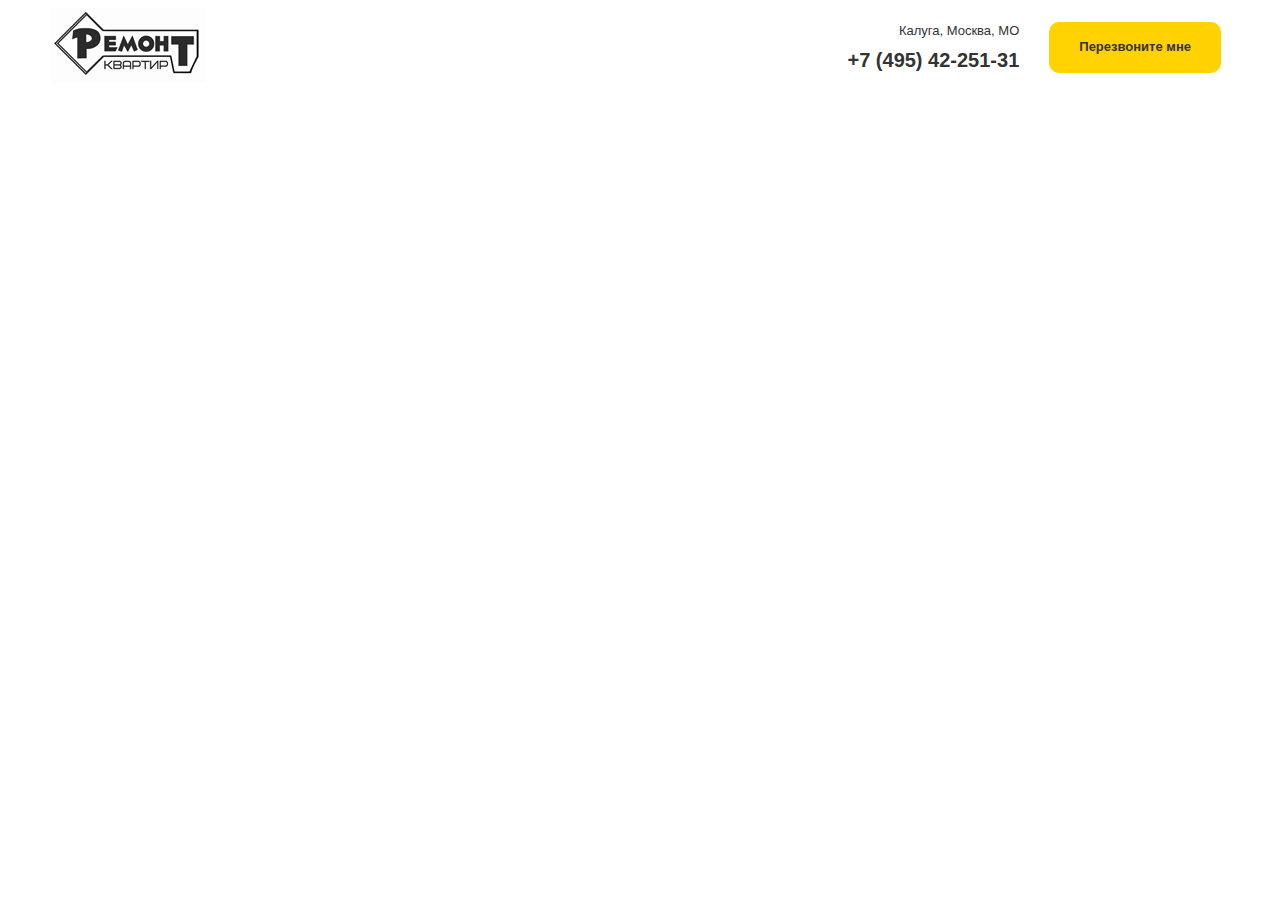
==== srs/index.html @ 2c8dd5ef "создале лого меню" ====
<!DOCTYPE html>
<html lang="en">

<head>
  <meta charset="UTF-8">
  <meta name="viewport" content="width=device-width, initial-scale=1.0">
  <meta http-equiv="X-UA-Compatible" content="ie=edge">
  <title>lesson_13</title>
  <link rel="stylesheet" href="css/normalize.css">
  <link rel="stylesheet" href="css/style.css">
</head>

<body>

  <div class="menu">
    <div class="container">
      <div class="menu-block">
        <div class="menu__logo">
          <a href="#!">
            <img src="img/logo.png" alt="" class="menu__logo-img">
          </a>
        </div>
        <div class="menu__info">
          <div class="menu__contacts">
            <span class="menu__address">Калуга, Москва, МО
            </span>
            <a href="tel+7 (495) 42-251-31
               " class="menu__phone">+7 (495) 42-251-31
            </a>
          </div>
          <bottom class="menu__btm">Перезвоните мне</bottom>
        </div>
      </div>
    </div>
  </div>



</body>

</html>
---- srs/css/style.css ----
body {
  font-family: sans-serif;
}

img {
  max-width: 100%;
}

.container {
  max-width: 1178px;
  margin: 0 auto;
}

bottom {
  border-radius: 10px;
  background-color: #ffd200;
  padding: 18px 30px;
  border: none;
}

.menu {
  padding: 8px 0;
}

.menu-block {
  display: -webkit-box;
  display: -ms-flexbox;
  display: flex;
  -webkit-box-pack: justify;
      -ms-flex-pack: justify;
          justify-content: space-between;
  -webkit-box-align: center;
      -ms-flex-align: center;
          align-items: center;
}

.menu__info {
  display: -webkit-box;
  display: -ms-flexbox;
  display: flex;
  -webkit-box-align: center;
      -ms-flex-align: center;
          align-items: center;
  margin-right: 8px;
}

.menu__address {
  display: -webkit-box;
  display: -ms-flexbox;
  display: flex;
  -webkit-box-orient: vertical;
  -webkit-box-direction: normal;
      -ms-flex-direction: column;
          flex-direction: column;
  text-align: right;
  color: #333333;
  font-size: 13px;
  font-weight: 400;
  margin-bottom: 10px;
}

.menu__phone {
  color: #333333;
  font-size: 20px;
  font-weight: bold;
  text-decoration: none;
}

.menu__btm {
  color: #333333;
  font-size: 13px;
  font-weight: bold;
  margin-left: 30px;
}

@media (max-width: 1200px) {
  .container {
    max-width: 978px;
    width: 96%;
  }
}

@media (max-width: 600px) {
  .menu__contacts {
    display: none;
  }
}

@media (max-width: 400px) {
  .menu__logo {
    max-width: 91px;
  }
  .menu__btm {
    font-size: 10px;
    padding: 15px 26px;
  }
}
/*# sourceMappingURL=style.css.map */
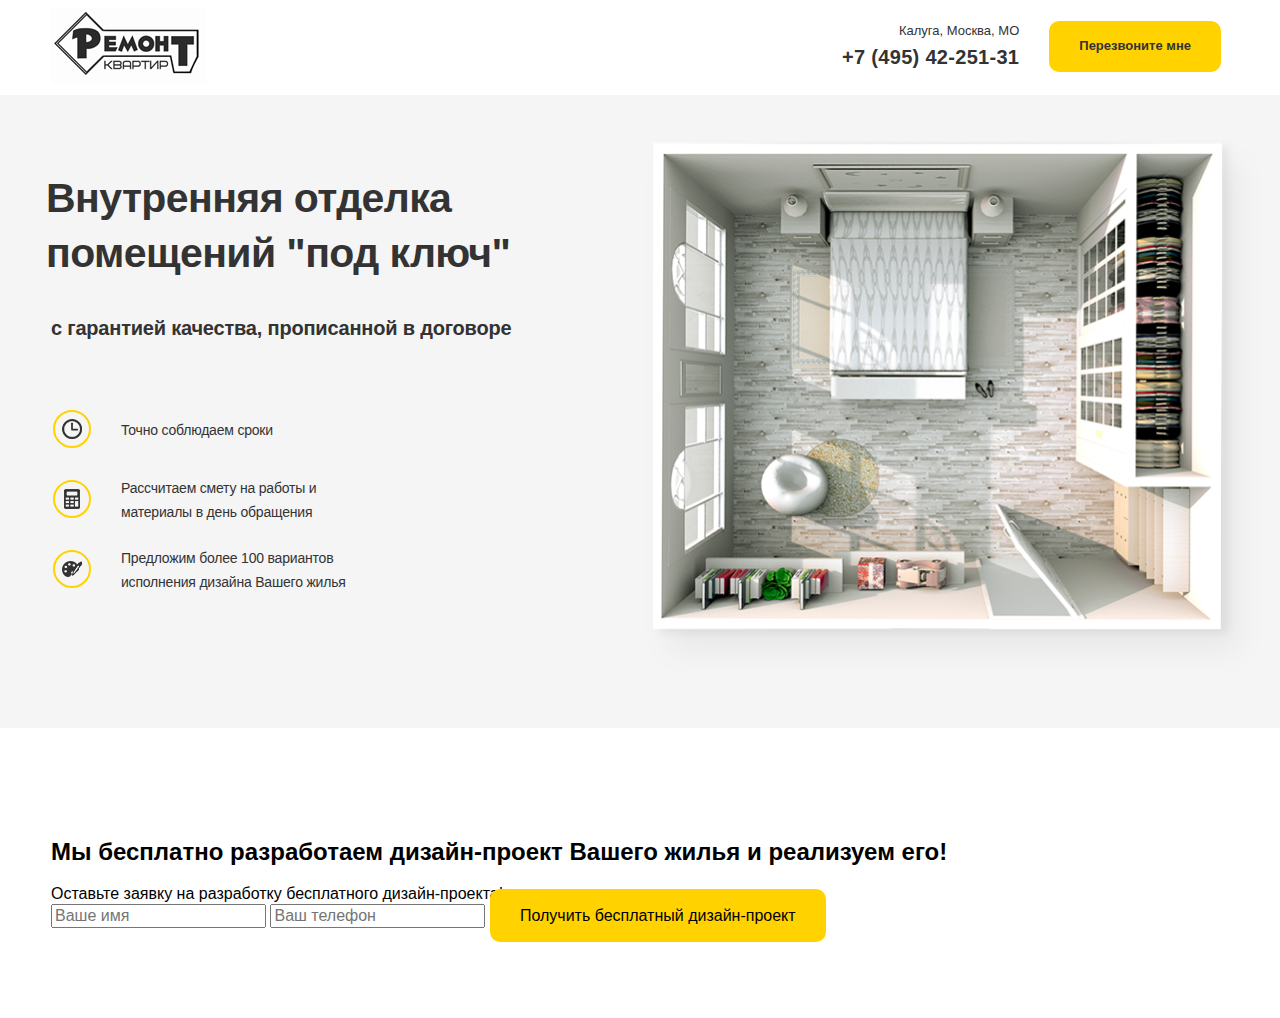
==== commit d2192ce5: "домашка 16 урока" ====
--- a/srs/index.html
+++ b/srs/index.html
@@ -1,11 +1,11 @@
-<!DOCTYPE html>
+﻿<!DOCTYPE html>
 <html lang="en">
 
 <head>
   <meta charset="UTF-8">
   <meta name="viewport" content="width=device-width, initial-scale=1.0">
   <meta http-equiv="X-UA-Compatible" content="ie=edge">
-  <title>lesson_13</title>
+  <title>lesson_16</title>
   <link rel="stylesheet" href="css/normalize.css">
   <link rel="stylesheet" href="css/style.css">
 </head>
@@ -24,17 +24,87 @@
           <div class="menu__contacts">
             <span class="menu__address">Калуга, Москва, МО
             </span>
-            <a href="tel+7 (495) 42-251-31
-               " class="menu__phone">+7 (495) 42-251-31
-            </a>
+            <a href="tel+7 (495) 42-251-31" class="menu__phone">+7 (495) 42-251-31</a>
           </div>
-          <bottom class="menu__btm">Перезвоните мне</bottom>
+          <buttem class="menu__btm">Перезвоните мне</buttem>
         </div>
       </div>
     </div>
   </div>
 
+  <main>
+    <section class="hero">
+      <div class="container">
+        <div class="hero-block">
+          <div class="hero-text">
+            <h1 class="hero-text__title">
+              Внутренняя отделка помещений "под ключ"
+            </h1>
+            <span class="hero-text__subtitle">
+              с гарантией качества, прописанной в договоре
+            </span>
+            <ul class="hero-list">
+              <li class="hero-list__item">
+                <div class="hero-list__image">
+                  <img src="img/hero/clock.png" alt="clock">
+                </div>
+                <span class="hero-list__text">Точно соблюдаем сроки</span>
+              </li>
+              <li class="hero-list__item">
+                <div class="hero-list__image">
+                  <img src="img/hero/calculator.png" alt="calculator">
+                </div>
+                <span class="hero-list__text">Рассчитаем смету на работы
+                  и материалы в день обращения</span>
+              </li>
+              <li class="hero-list__item">
+                <div class="hero-list__image">
+                  <img src="img/hero/paint-bord.png" alt="paint-bord">
+                </div>
+                <span class="hero-list__text">Предложим более 100 вариантов
+                  исполнения дизайна Вашего жилья</span>
+              </li>
+            </ul>
 
+          </div>
+          <!-- /.hero-text -->
+          <div class="hero-image">
+            <img src="img/hero/hero-image.png" alt="План квартиры">
+          </div>
+          <!-- /.hero-image -->
+        </div>
+        <!-- /.hero-block -->
+      </div>
+      <!-- /.container -->
+    </section>
+    <!-- /.hero -->
+  </main>
+
+  <section class="offer section">
+    <div class="container">
+      <div class="offer-block">
+        <h2 class="section-title">
+          Мы бесплатно разработаем
+          дизайн-проект Вашего жилья
+          и реализуем его!
+        </h2>
+        <!-- /.section-title -->
+        <span class="section-subtitle">
+          Оставьте заявку на разработку
+          бесплатного дизайн-проекта!
+        </span>
+        <form action="" class="form offer__form">
+          <input type="text" class="input offer_imput" placeholder="Ваше имя">
+          <input type="tell" class="input offer_imput" placeholder="Ваш телефон">
+          <buttem class="buttem offer__buttem">Получить бесплатный дизайн-проект
+          </buttem>
+        </form>
+      </div>
+      <!-- /.section-subtitle -->
+    </div>
+    <!-- /.container -->
+  </section>
+  <!-- /.offer -->
 
 </body>
 
--- a/srs/css/style.css
+++ b/srs/css/style.css
@@ -1,5 +1,27 @@
+@font-face {
+  font-family: 'Museo Sans Cyrl 300';
+  src: url("MuseoSansCyrl-300.eot");
+  src: url("MuseoSansCyrl-300.eot?#iefix") format("embedded-opentype"), url("MuseoSansCyrl-300.woff") format("woff"), url("MuseoSansCyrl-300.ttf") format("truetype");
+  font-weight: 300;
+  font-style: normal;
+}
+
+@font-face {
+  font-family: 'Museo Sans Cyrl bold';
+  src: url("MuseoSansCyrl-700.eot");
+  src: url("MuseoSansCyrl-700.eot?#iefix") format("embedded-opentype"), url("MuseoSansCyrl-700.woff") format("woff"), url("MuseoSansCyrl-700.ttf") format("truetype");
+  font-weight: normal;
+  font-style: normal;
+}
+
+* {
+  -webkit-box-sizing: border-box;
+          box-sizing: border-box;
+}
+
 body {
-  font-family: sans-serif;
+  font-family: 'Museo Sans Cyrl', sans-serif;
+  font-weight: 300;
 }
 
 img {
@@ -11,11 +33,21 @@
   margin: 0 auto;
 }
 
-bottom {
+buttem {
   border-radius: 10px;
   background-color: #ffd200;
   padding: 18px 30px;
   border: none;
+}
+
+.section {
+  padding: 90px 0;
+}
+
+.section-title {
+  font-size: 24px;
+  font-family: 'Museo Sans bold', sans-serif;
+  font-weight: 700;
 }
 
 .menu {
@@ -42,6 +74,7 @@
       -ms-flex-align: center;
           align-items: center;
   margin-right: 8px;
+  margin-bottom: 3px;
 }
 
 .menu__address {
@@ -55,28 +88,186 @@
   text-align: right;
   color: #333333;
   font-size: 13px;
-  font-weight: 400;
+  margin-bottom: 7px;
+}
+
+.menu__phone {
+  color: #333333;
+  font-size: 20px;
+  letter-spacing: 0.3px;
+  font-family: 'Museo Sans bold', sans-serif;
+  font-weight: 700;
+  text-decoration: none;
+}
+
+.menu__phone:hover {
+  color: #ffd200;
+}
+
+.menu__btm {
+  color: #333333;
+  font-size: 13px;
+  font-family: 'Museo Sans bold', sans-serif;
+  font-weight: 700;
+  margin-left: 30px;
+}
+
+.menu__btm:hover {
+  background-color: #ffdb33;
+  cursor: pointer;
+}
+
+.block {
+  background-color: #f5f5f5;
+}
+
+.block-block {
+  display: -webkit-box;
+  display: -ms-flexbox;
+  display: flex;
+}
+
+.icon-img {
+  width: 18px;
+  padding: 10px 12px;
+  border-radius: 50%;
+  border: 2px solid red;
+}
+
+.hero {
+  padding: 50px 0;
+  background-color: #f5f5f5;
+}
+
+.hero-block {
+  display: -webkit-box;
+  display: -ms-flexbox;
+  display: flex;
+}
+
+.hero-text {
+  -ms-flex-preferred-size: 50%;
+      flex-basis: 50%;
+  padding-right: 80px;
+}
+
+.hero-text__title {
+  color: #333333;
+  font-family: 'Museo Sans bold', sans-serif;
+  font-weight: 700;
+  font-size: 41px;
+  line-height: 55px;
+  margin-top: 26px;
+  margin-left: -5px;
+  letter-spacing: -0.6px;
+}
+
+.hero-text__subtitle {
+  color: #333333;
+  display: inline-block;
+  margin-bottom: 70px;
+  font-family: 'Museo Sans bold', sans-serif;
+  font-weight: 700;
+  font-size: 20px;
+  margin-top: 36px;
+  display: block;
+  letter-spacing: -0.2px;
+}
+
+.hero-list {
+  padding: 0;
+  margin-left: 2px;
+}
+
+.hero-list__item {
+  display: -webkit-box;
+  display: -ms-flexbox;
+  display: flex;
+  -webkit-box-align: center;
+      -ms-flex-align: center;
+          align-items: center;
+  line-height: 1.6;
+  margin-bottom: 22px;
+  letter-spacing: -0.2px;
+}
+
+.hero-list__item:last-child {
+  margin-bottom: 0;
+}
+
+.hero-list__image {
+  width: 38px;
+  height: 38px;
+  border: 2px solid #ffd200;
+  display: -webkit-box;
+  display: -ms-flexbox;
+  display: flex;
+  -webkit-box-pack: center;
+      -ms-flex-pack: center;
+          justify-content: center;
+  -webkit-box-align: center;
+      -ms-flex-align: center;
+          align-items: center;
+  border-radius: 50%;
   margin-bottom: 10px;
-}
-
-.menu__phone {
-  color: #333333;
-  font-size: 20px;
-  font-weight: bold;
-  text-decoration: none;
-}
-
-.menu__btm {
-  color: #333333;
-  font-size: 13px;
-  font-weight: bold;
-  margin-left: 30px;
+  margin-right: 30px;
+}
+
+.hero-list__text {
+  max-width: 270px;
+  color: #333333;
+  font-size: 14px;
+  line-height: 24px;
+  margin-top: -8px;
+}
+
+.hero-image img {
+  margin-left: 32px;
+  margin-top: -5px;
 }
 
 @media (max-width: 1200px) {
   .container {
-    max-width: 978px;
-    width: 96%;
+    padding-left: 10px;
+    padding-right: 10px;
+  }
+  .hero {
+    padding-left: 10px;
+    padding-right: 10px;
+  }
+  .hero-block {
+    -webkit-box-orient: vertical;
+    -webkit-box-direction: normal;
+        -ms-flex-direction: column;
+            flex-direction: column;
+  }
+  .hero-list {
+    margin-bottom: 44px;
+  }
+  .hero-text {
+    padding-right: 10px;
+  }
+}
+
+@media (max-width: 768px) {
+  .hero-text__title {
+    font-size: 24px;
+    line-height: 1.4;
+    margin-bottom: 13px;
+  }
+  .hero-text__subtitle {
+    font-size: 16px;
+    margin-bottom: 28px;
+  }
+  .hero-list__item {
+    margin-bottom: 20px;
+  }
+  .hero-list__text {
+    max-width: 210px;
+    font-size: 12px;
+  }
+  .hero-list__image {
+    margin-right: 15px;
   }
 }
 
@@ -87,12 +278,29 @@
 }
 
 @media (max-width: 400px) {
+  .menu {
+    padding-top: 17px;
+  }
+  .menu-block {
+    margin-left: 11px;
+  }
   .menu__logo {
     max-width: 91px;
+    margin-left: 10px;
   }
   .menu__btm {
     font-size: 10px;
     padding: 15px 26px;
+    margin-right: 7px;
+    margin-left: 0;
+  }
+  .menu__info {
+    margin-right: 5px;
+    margin-bottom: 4px;
+  }
+  bottom {
+    border-radius: 6px;
+    margin-bottom: 0;
   }
 }
 /*# sourceMappingURL=style.css.map */